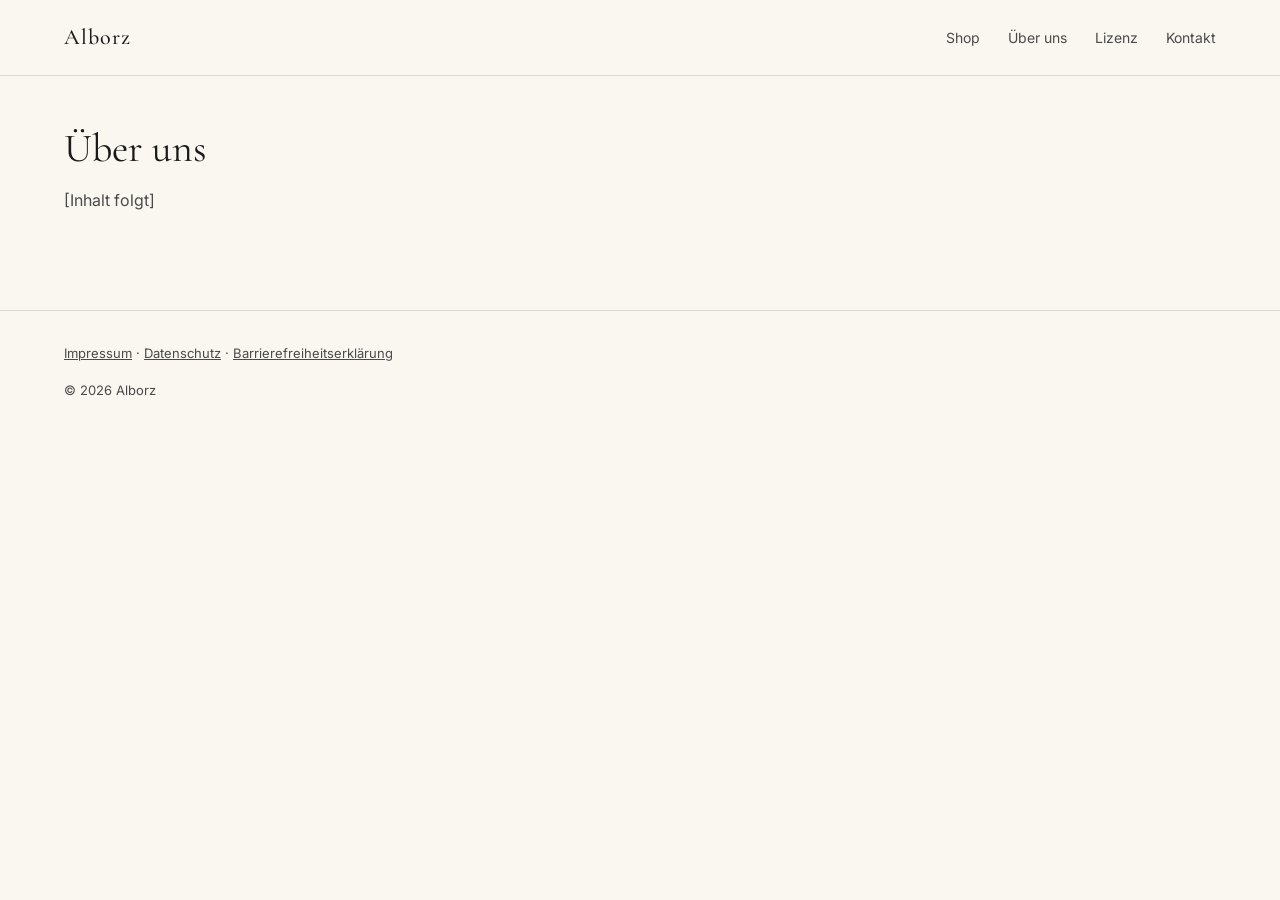
==== about.html @ 50b11617 "Create about.html Add about us page skeleton" ====
<!DOCTYPE html>
<html lang="de">
<head>
  <meta charset="UTF-8">
  <meta name="viewport" content="width=device-width, initial-scale=1.0">
  <title>Über uns – Alborz</title>
  <meta name="description" content="Die Geschichte hinter Alborz und die drei Markenformen.">
  <link rel="stylesheet" href="style.css">
</head>
<body>
  <a href="#main" class="skip-link">Zum Hauptinhalt springen</a>

  <header>
    <div class="container nav-inner">
      <a href="index.html" class="brand">Alborz</a>
      <nav aria-label="Hauptnavigation">
        <ul>
          <li><a href="shop.html">Shop</a></li>
          <li><a href="about.html">Über uns</a></li>
          <li><a href="lizenz.html">Lizenz</a></li>
          <li><a href="kontakt.html">Kontakt</a></li>
        </ul>
      </nav>
    </div>
  </header>

  <main id="main">
    <div class="container">
      <h1>Über uns</h1>
      <p>[Inhalt folgt]</p>
    </div>
  </main>

  <footer>
    <div class="container">
      <p>
        <a href="impressum.html">Impressum</a> · 
        <a href="datenschutz.html">Datenschutz</a> · 
        <a href="barrierefreiheit.html">Barrierefreiheitserklärung</a>
      </p>
      <p>© 2026 Alborz</p>
    </div>
  </footer>
</body>
</html>
---- style.css ----
/* Alborz – Brand Stylesheet */
/* Definiert Farben, Schriftarten und das Grundlayout für alle Seiten */

/* Google Fonts laden – beide unter SIL Open Font License (frei nutzbar) */
@import url('https://fonts.googleapis.com/css2?family=Cormorant+Garamond:wght@400;500&family=Inter:wght@400;500&display=swap');

/* Markenfarben und Schriftarten als CSS-Variablen */
:root {
  --color-primary: #2d4a6e;         /* Bergblau – Akzentfarbe */
  --color-bg: #faf7f0;              /* Cremehintergrund */
  --color-text: #1a1a1a;            /* Haupttext */
  --color-text-muted: #4a4a4a;      /* Sekundärtext */
  --color-border: rgba(0,0,0,0.12); /* Trennlinien */
  --font-heading: 'Cormorant Garamond', Georgia, serif;
  --font-body: 'Inter', system-ui, sans-serif;
}

/* Reset */
* { box-sizing: border-box; margin: 0; padding: 0; }

body {
  font-family: var(--font-body);
  background: var(--color-bg);
  color: var(--color-text);
  line-height: 1.6;
  font-size: 16px;
}

/* Skip-Link für Tastatur-Nutzer (WCAG 2.4.1 Bypass Blocks) */
.skip-link {
  position: absolute; left: -9999px; top: 0;
  background: var(--color-primary); color: var(--color-bg);
  padding: 8px 16px; z-index: 100;
}
.skip-link:focus { left: 8px; top: 8px; }

/* Layout-Container für alle Seiten */
.container { max-width: 1200px; margin: 0 auto; padding: 0 24px; }

/* Header & Navigation */
header { border-bottom: 0.5px solid var(--color-border); padding: 20px 0; }
.nav-inner { display: flex; justify-content: space-between; align-items: center; flex-wrap: wrap; gap: 16px; }
.brand {
  font-family: var(--font-heading); font-size: 22px; font-weight: 500;
  letter-spacing: 1px; color: var(--color-text); text-decoration: none;
}
nav ul { display: flex; gap: 28px; list-style: none; flex-wrap: wrap; }
nav a { color: var(--color-text-muted); text-decoration: none; font-size: 14px; }
nav a:hover, nav a:focus { color: var(--color-primary); text-decoration: underline; }

/* Typografie */
h1, h2, h3 { font-family: var(--font-heading); font-weight: 400; line-height: 1.2; margin-bottom: 16px; }
h1 { font-size: 40px; }
h2 { font-size: 28px; margin-top: 32px; }
h3 { font-size: 20px; margin-top: 24px; }
p { margin-bottom: 16px; color: var(--color-text-muted); max-width: 65ch; }
a { color: var(--color-primary); }

/* Buttons */
.btn {
  display: inline-block; padding: 12px 28px;
  background: var(--color-primary); color: var(--color-bg);
  text-decoration: none; border-radius: 4px;
  font-size: 14px; font-weight: 500; border: none; cursor: pointer;
}
.btn:hover, .btn:focus { opacity: 0.9; }
.btn-secondary {
  background: transparent; color: var(--color-text);
  border: 0.5px solid rgba(0,0,0,0.25);
}

/* Hauptbereich und Fußzeile */
main { padding: 48px 0 80px; }
footer { border-top: 0.5px solid var(--color-border); padding: 32px 0; font-size: 13px; color: var(--color-text-muted); }
footer a { color: var(--color-text-muted); }

/* Responsive für kleine Bildschirme */
@media (max-width: 600px) {
  h1 { font-size: 32px; }
  nav ul { gap: 16px; font-size: 13px; }
}
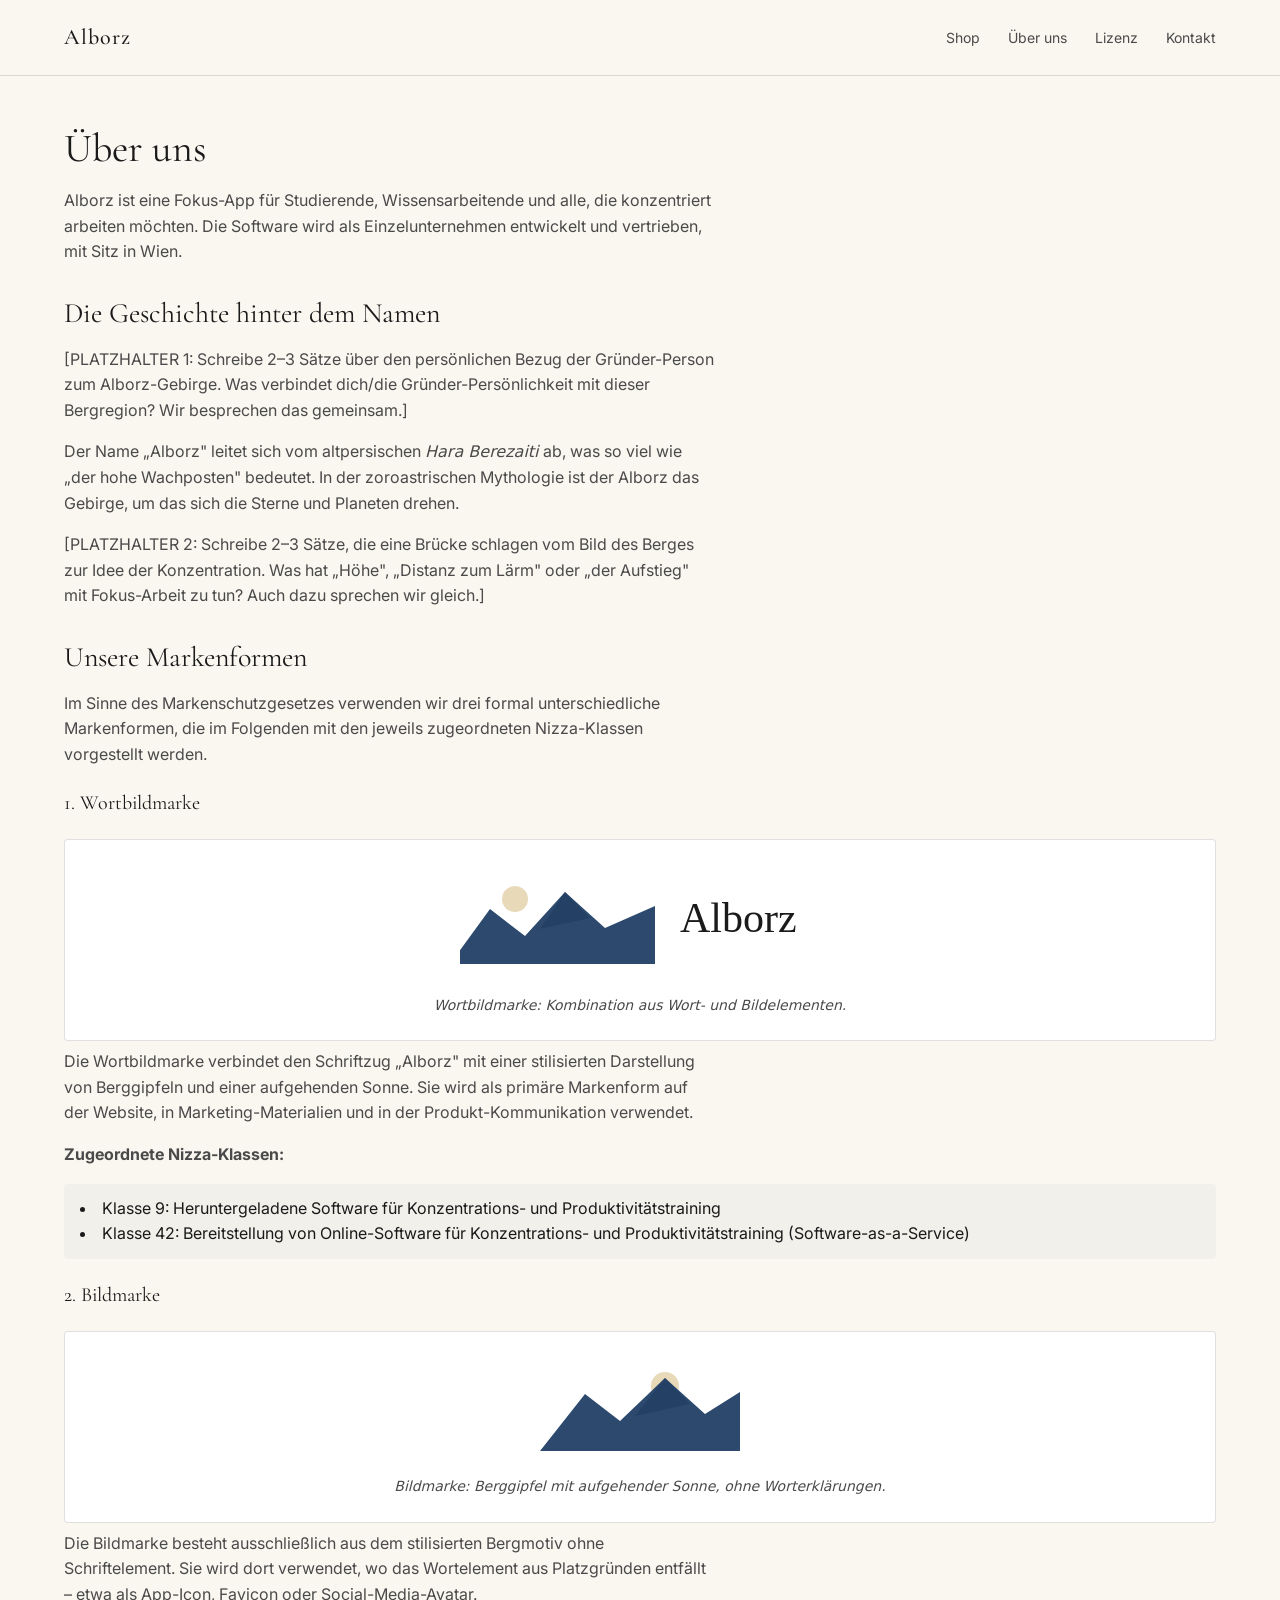
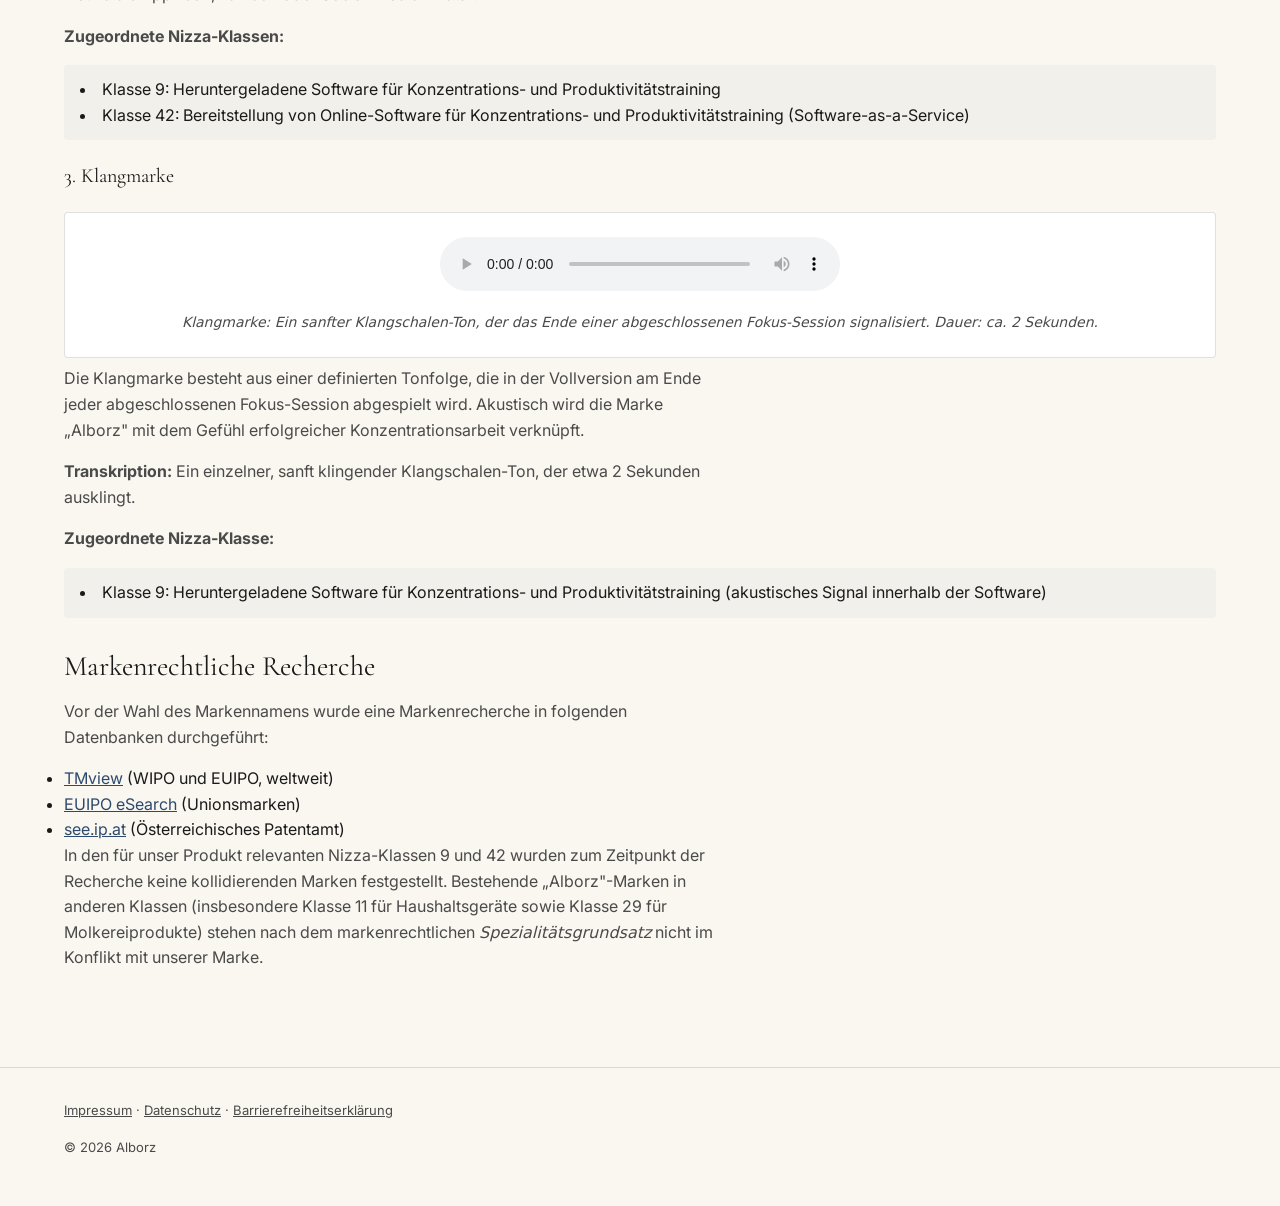
==== commit 7f64b8bc: "Update about.html Add About Us with three Markenformen, Nizza classes, and trademark research" ====
--- a/about.html
+++ b/about.html
@@ -24,10 +24,85 @@
     </div>
   </header>
 
-  <main id="main">
+<main id="main">
     <div class="container">
       <h1>Über uns</h1>
-      <p>[Inhalt folgt]</p>
+
+      <p>Alborz ist eine Fokus-App für Studierende, Wissensarbeitende und alle, die konzentriert arbeiten möchten. Die Software wird als Einzelunternehmen entwickelt und vertrieben, mit Sitz in Wien.</p>
+
+      <h2>Die Geschichte hinter dem Namen</h2>
+
+      <p>[PLATZHALTER 1: Schreibe 2–3 Sätze über den persönlichen Bezug der Gründer-Person zum Alborz-Gebirge. Was verbindet dich/die Gründer-Persönlichkeit mit dieser Bergregion? Wir besprechen das gemeinsam.]</p>
+
+      <p>Der Name „Alborz" leitet sich vom altpersischen <em>Hara Berezaiti</em> ab, was so viel wie „der hohe Wachposten" bedeutet. In der zoroastrischen Mythologie ist der Alborz das Gebirge, um das sich die Sterne und Planeten drehen.</p>
+
+      <p>[PLATZHALTER 2: Schreibe 2–3 Sätze, die eine Brücke schlagen vom Bild des Berges zur Idee der Konzentration. Was hat „Höhe", „Distanz zum Lärm" oder „der Aufstieg" mit Fokus-Arbeit zu tun? Auch dazu sprechen wir gleich.]</p>
+
+      <h2>Unsere Markenformen</h2>
+
+      <p>Im Sinne des Markenschutzgesetzes verwenden wir drei formal unterschiedliche Markenformen, die im Folgenden mit den jeweils zugeordneten Nizza-Klassen vorgestellt werden.</p>
+
+      <h3>1. Wortbildmarke</h3>
+      <figure>
+        <svg viewBox="0 0 360 110" role="img" aria-labelledby="wbm-title wbm-desc" style="max-width: 360px;">
+          <title id="wbm-title">Alborz Wortbildmarke</title>
+          <desc id="wbm-desc">Stilisierte Berggipfel mit aufgehender Sonne, kombiniert mit dem Schriftzug Alborz in Serifenschrift.</desc>
+          <circle cx="55" cy="35" r="13" fill="#e8d9b8"/>
+          <path d="M -10 100 L 30 45 L 65 72 L 105 28 L 145 64 L 195 42 L 195 100 Z" fill="#2d4a6e"/>
+          <path d="M 80 65 L 105 28 L 130 54" fill="#1e3a5f" opacity="0.55"/>
+          <text x="220" y="68" font-family="Georgia, serif" font-size="42" fill="#1a1a1a" font-weight="400">Alborz</text>
+        </svg>
+        <figcaption>Wortbildmarke: Kombination aus Wort- und Bildelementen.</figcaption>
+      </figure>
+      <p>Die Wortbildmarke verbindet den Schriftzug „Alborz" mit einer stilisierten Darstellung von Berggipfeln und einer aufgehenden Sonne. Sie wird als primäre Markenform auf der Website, in Marketing-Materialien und in der Produkt-Kommunikation verwendet.</p>
+      <p><strong>Zugeordnete Nizza-Klassen:</strong></p>
+      <ul class="nizza-list">
+        <li>Klasse 9: Heruntergeladene Software für Konzentrations- und Produktivitätstraining</li>
+        <li>Klasse 42: Bereitstellung von Online-Software für Konzentrations- und Produktivitätstraining (Software-as-a-Service)</li>
+      </ul>
+
+      <h3>2. Bildmarke</h3>
+      <figure>
+        <svg viewBox="0 0 200 100" role="img" aria-labelledby="bm-title bm-desc" style="max-width: 200px;">
+          <title id="bm-title">Alborz Bildmarke</title>
+          <desc id="bm-desc">Stilisierte Darstellung von Berggipfeln mit einer aufgehenden Sonne, ohne Schriftelement.</desc>
+          <circle cx="125" cy="30" r="14" fill="#e8d9b8"/>
+          <path d="M 0 95 L 45 38 L 80 65 L 125 22 L 165 58 L 200 36 L 200 95 Z" fill="#2d4a6e"/>
+          <path d="M 95 60 L 125 22 L 150 48" fill="#1e3a5f" opacity="0.55"/>
+        </svg>
+        <figcaption>Bildmarke: Berggipfel mit aufgehender Sonne, ohne Worterklärungen.</figcaption>
+      </figure>
+      <p>Die Bildmarke besteht ausschließlich aus dem stilisierten Bergmotiv ohne Schriftelement. Sie wird dort verwendet, wo das Wortelement aus Platzgründen entfällt – etwa als App-Icon, Favicon oder Social-Media-Avatar.</p>
+      <p><strong>Zugeordnete Nizza-Klassen:</strong></p>
+      <ul class="nizza-list">
+        <li>Klasse 9: Heruntergeladene Software für Konzentrations- und Produktivitätstraining</li>
+        <li>Klasse 42: Bereitstellung von Online-Software für Konzentrations- und Produktivitätstraining (Software-as-a-Service)</li>
+      </ul>
+
+      <h3>3. Klangmarke</h3>
+      <figure>
+        <audio controls aria-label="Klangmarke Alborz – Klangmotiv am Sitzungsende">
+          <source src="audio/klangmarke.mp3" type="audio/mpeg">
+          <source src="audio/klangmarke.ogg" type="audio/ogg">
+          Dein Browser unterstützt das Audio-Element nicht.
+        </audio>
+        <figcaption>Klangmarke: Ein sanfter Klangschalen-Ton, der das Ende einer abgeschlossenen Fokus-Session signalisiert. Dauer: ca. 2 Sekunden.</figcaption>
+      </figure>
+      <p>Die Klangmarke besteht aus einer definierten Tonfolge, die in der Vollversion am Ende jeder abgeschlossenen Fokus-Session abgespielt wird. Akustisch wird die Marke „Alborz" mit dem Gefühl erfolgreicher Konzentrationsarbeit verknüpft.</p>
+      <p><strong>Transkription:</strong> Ein einzelner, sanft klingender Klangschalen-Ton, der etwa 2 Sekunden ausklingt.</p>
+      <p><strong>Zugeordnete Nizza-Klasse:</strong></p>
+      <ul class="nizza-list">
+        <li>Klasse 9: Heruntergeladene Software für Konzentrations- und Produktivitätstraining (akustisches Signal innerhalb der Software)</li>
+      </ul>
+
+      <h2>Markenrechtliche Recherche</h2>
+      <p>Vor der Wahl des Markennamens wurde eine Markenrecherche in folgenden Datenbanken durchgeführt:</p>
+      <ul>
+        <li><a href="https://www.tmdn.org/tmview/" rel="noopener">TMview</a> (WIPO und EUIPO, weltweit)</li>
+        <li><a href="https://www.euipo.europa.eu/eSearch/" rel="noopener">EUIPO eSearch</a> (Unionsmarken)</li>
+        <li><a href="https://see.ip.at" rel="noopener">see.ip.at</a> (Österreichisches Patentamt)</li>
+      </ul>
+      <p>In den für unser Produkt relevanten Nizza-Klassen 9 und 42 wurden zum Zeitpunkt der Recherche keine kollidierenden Marken festgestellt. Bestehende „Alborz"-Marken in anderen Klassen (insbesondere Klasse 11 für Haushaltsgeräte sowie Klasse 29 für Molkereiprodukte) stehen nach dem markenrechtlichen <em>Spezialitätsgrundsatz</em> nicht im Konflikt mit unserer Marke.</p>
     </div>
   </main>
 
--- a/style.css
+++ b/style.css
@@ -79,3 +79,83 @@
   h1 { font-size: 32px; }
   nav ul { gap: 16px; font-size: 13px; }
 }
+/* Formulare */
+.form-group { margin-bottom: 20px; }
+.form-group label {
+  display: block; font-size: 14px; font-weight: 500;
+  margin-bottom: 6px; color: var(--color-text);
+}
+.form-group input[type="text"],
+.form-group input[type="email"],
+.form-group textarea {
+  width: 100%; max-width: 600px; padding: 10px 12px;
+  border: 0.5px solid rgba(0,0,0,0.35); border-radius: 4px;
+  background: #fff; font-family: var(--font-body);
+  font-size: 14px; color: var(--color-text);
+}
+.form-group input:focus,
+.form-group textarea:focus {
+  outline: 2px solid var(--color-primary);
+  outline-offset: 2px; border-color: var(--color-primary);
+}
+.form-checkbox { display: flex; align-items: flex-start; gap: 10px; }
+.form-checkbox input { margin-top: 4px; }
+.form-checkbox label { margin-bottom: 0; font-weight: 400; font-size: 14px; line-height: 1.5; }
+.form-note { font-size: 13px; color: var(--color-text-muted); margin-bottom: 16px; }
+.mock-notice {
+  margin-top: 32px; padding: 16px;
+  background: rgba(45, 74, 110, 0.06);
+  border-left: 3px solid var(--color-primary);
+  font-size: 14px; color: var(--color-text);
+}
+/* Sprachumschalter */
+.lang-switcher {
+  text-align: right;
+  font-size: 14px;
+  margin-bottom: 8px;
+  color: var(--color-text-muted);
+}
+.lang-switcher a {
+  text-decoration: none;
+  color: var(--color-primary);
+  padding: 0 4px;
+}
+.lang-switcher a[aria-current="page"] {
+  font-weight: 500;
+  color: var(--color-text);
+  text-decoration: none;
+}
+.lang-switcher a:not([aria-current="page"]):hover {
+  text-decoration: underline;
+}
+.lang-note {
+  font-size: 14px;
+  color: var(--color-text-muted);
+  border-left: 3px solid var(--color-border);
+  padding-left: 12px;
+  margin-bottom: 24px;
+}
+/* Markendarstellung */
+figure {
+  margin: 24px 0 8px;
+  padding: 24px;
+  background: #fff;
+  border: 0.5px solid var(--color-border);
+  border-radius: 4px;
+  text-align: center;
+}
+figure svg { max-width: 100%; height: auto; }
+figcaption {
+  margin-top: 12px;
+  font-size: 14px;
+  color: var(--color-text-muted);
+  font-style: italic;
+}
+audio { width: 100%; max-width: 400px; }
+.nizza-list {
+  background: rgba(45, 74, 110, 0.04);
+  padding: 12px 16px;
+  border-radius: 4px;
+  margin-bottom: 16px;
+  list-style-position: inside;
+}
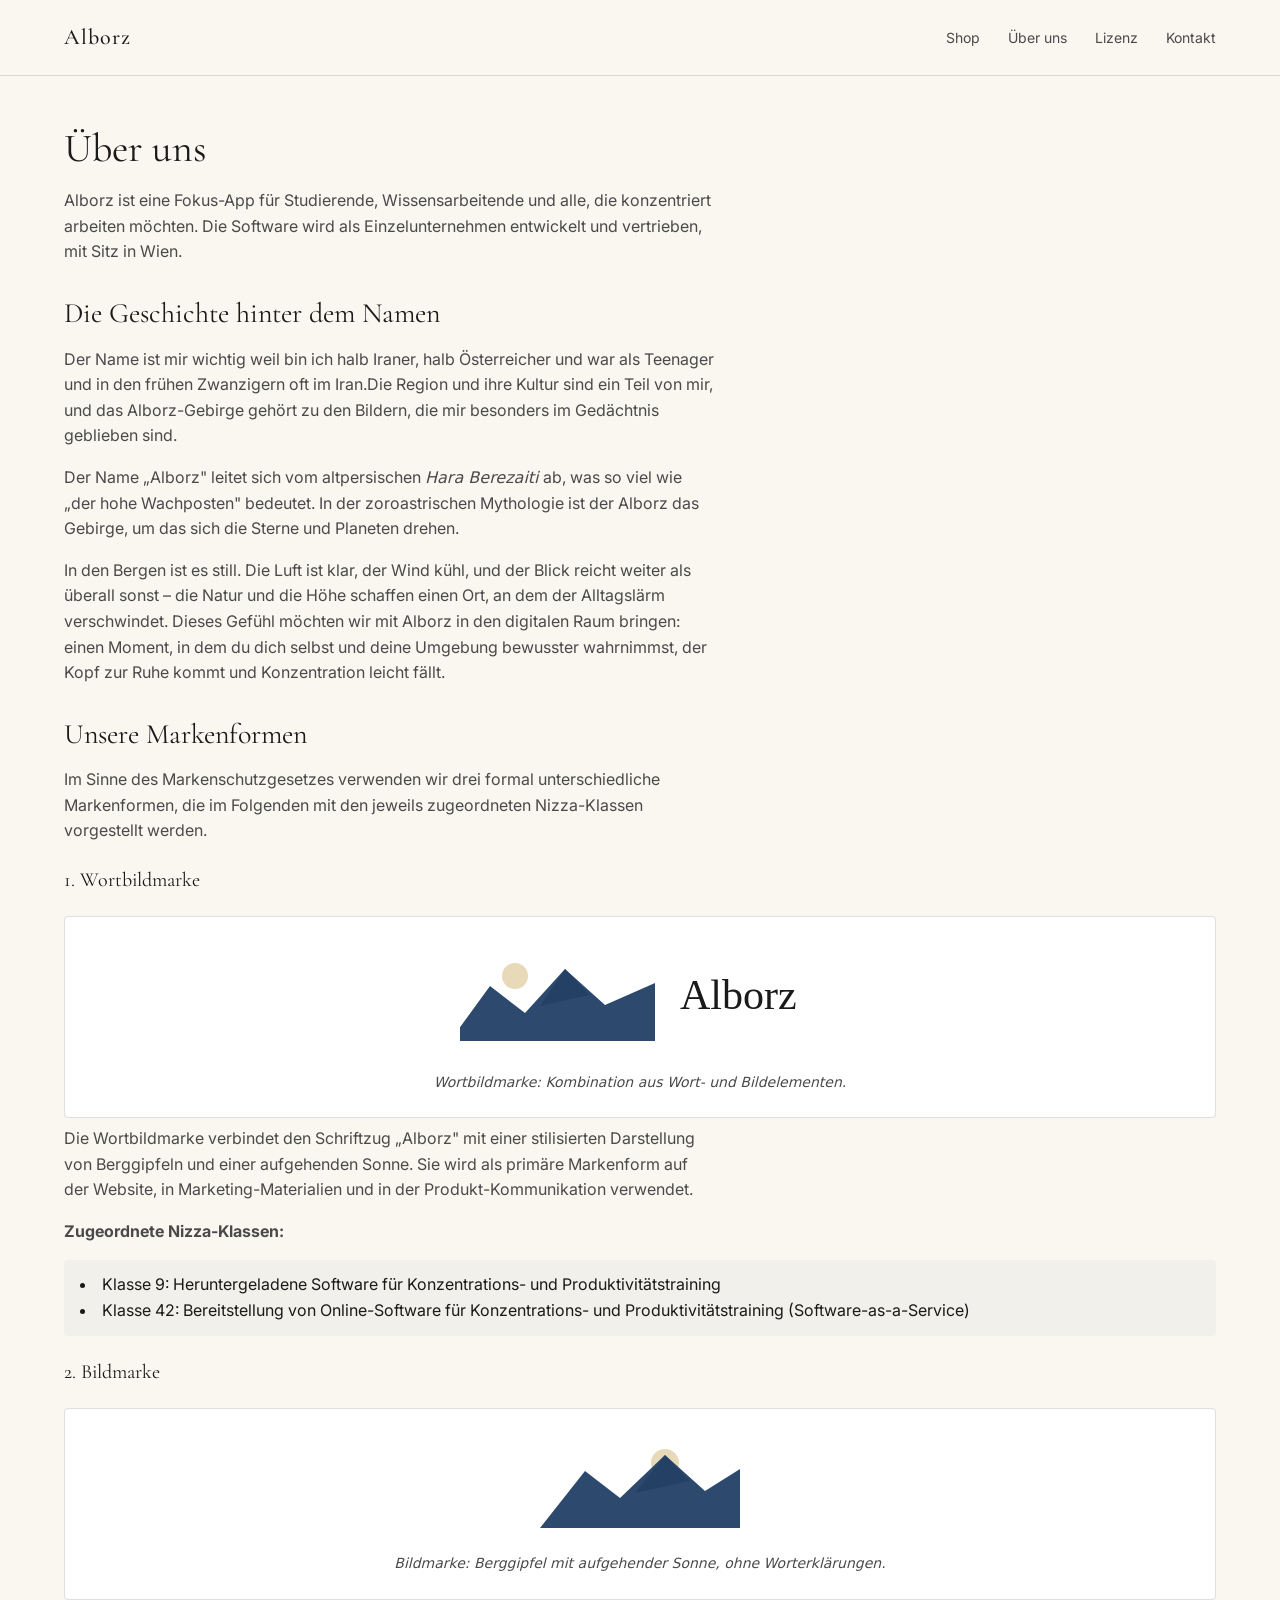
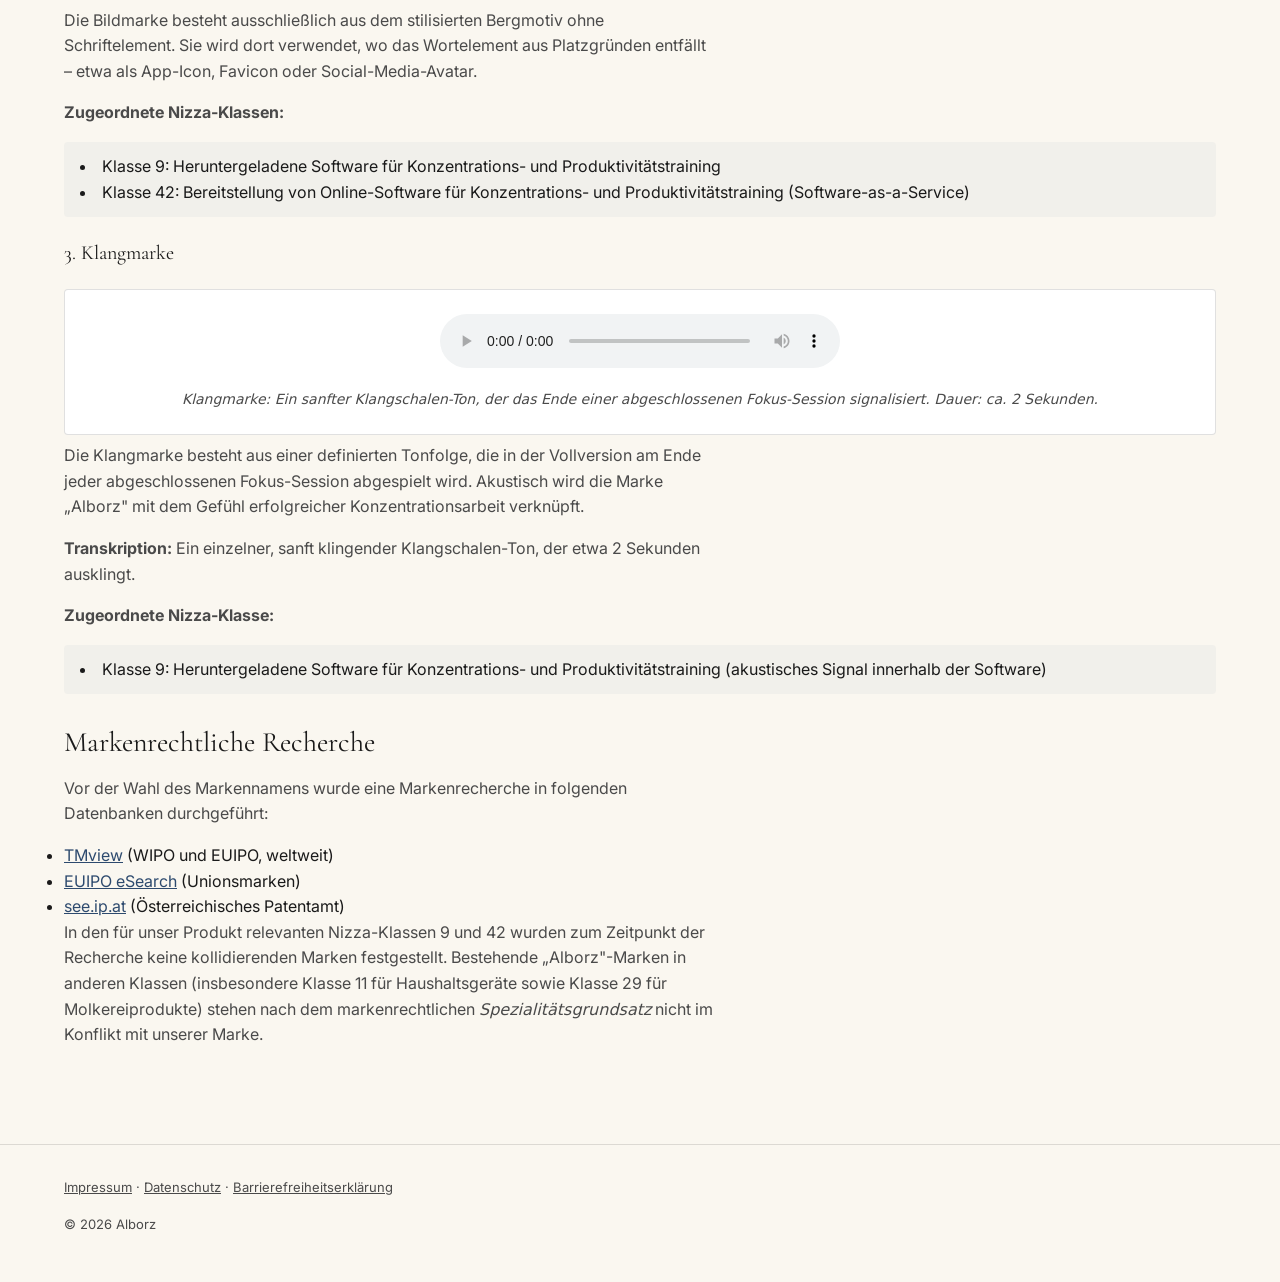
==== commit 9ff80183: "Update about.html Add brand story to About page" ====
--- a/about.html
+++ b/about.html
@@ -32,11 +32,11 @@
 
       <h2>Die Geschichte hinter dem Namen</h2>
 
-      <p>[PLATZHALTER 1: Schreibe 2–3 Sätze über den persönlichen Bezug der Gründer-Person zum Alborz-Gebirge. Was verbindet dich/die Gründer-Persönlichkeit mit dieser Bergregion? Wir besprechen das gemeinsam.]</p>
+      <p>Der Name ist mir wichtig weil bin ich halb Iraner, halb Österreicher und war als Teenager und in den frühen Zwanzigern oft im Iran.Die Region und ihre Kultur sind ein Teil von mir, und das Alborz-Gebirge gehört zu den Bildern, die mir besonders im Gedächtnis geblieben sind.</p>
 
       <p>Der Name „Alborz" leitet sich vom altpersischen <em>Hara Berezaiti</em> ab, was so viel wie „der hohe Wachposten" bedeutet. In der zoroastrischen Mythologie ist der Alborz das Gebirge, um das sich die Sterne und Planeten drehen.</p>
 
-      <p>[PLATZHALTER 2: Schreibe 2–3 Sätze, die eine Brücke schlagen vom Bild des Berges zur Idee der Konzentration. Was hat „Höhe", „Distanz zum Lärm" oder „der Aufstieg" mit Fokus-Arbeit zu tun? Auch dazu sprechen wir gleich.]</p>
+      <p>In den Bergen ist es still. Die Luft ist klar, der Wind  kühl, und der Blick reicht weiter als überall sonst – die Natur und die Höhe schaffen einen Ort, an dem  der Alltagslärm verschwindet. Dieses Gefühl möchten wir mit Alborz in den digitalen Raum bringen: einen Moment, in dem du dich selbst und deine Umgebung bewusster wahrnimmst, der Kopf zur Ruhe kommt und Konzentration leicht fällt.</p>
 
       <h2>Unsere Markenformen</h2>
 
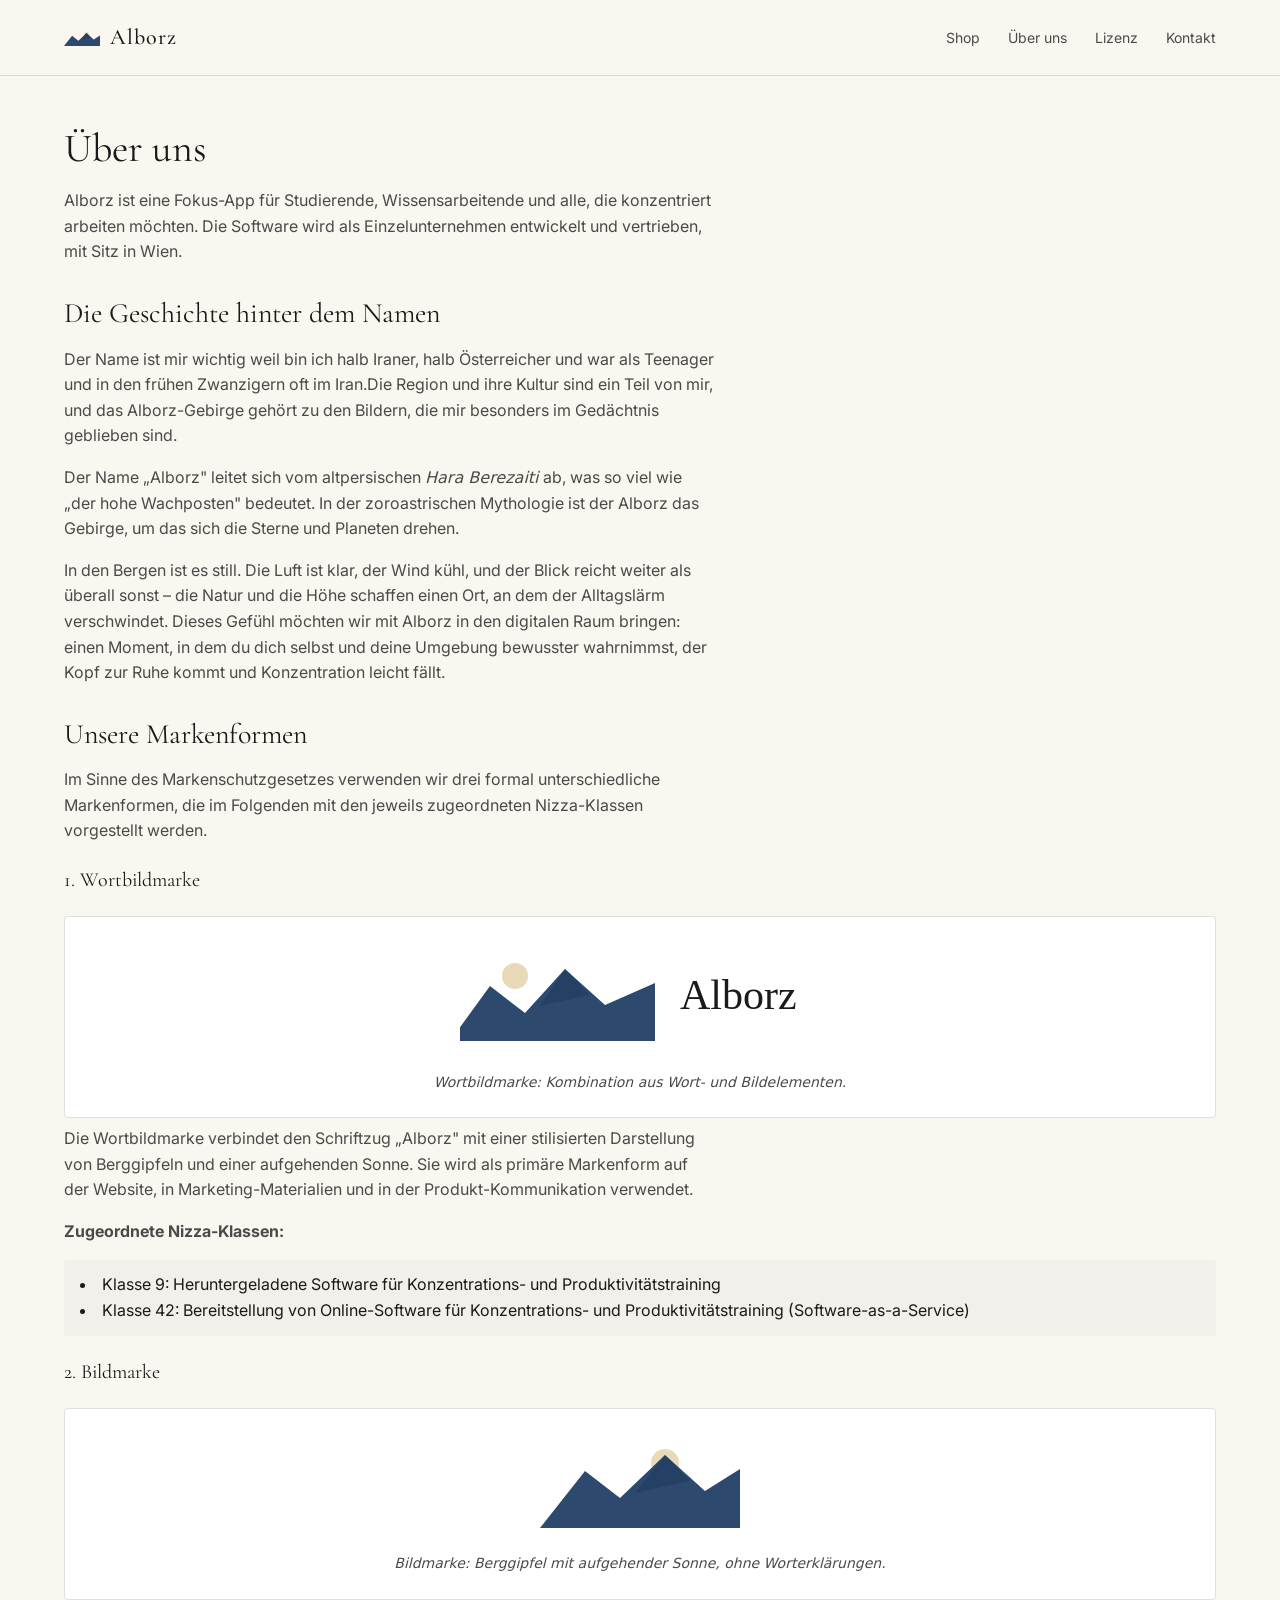
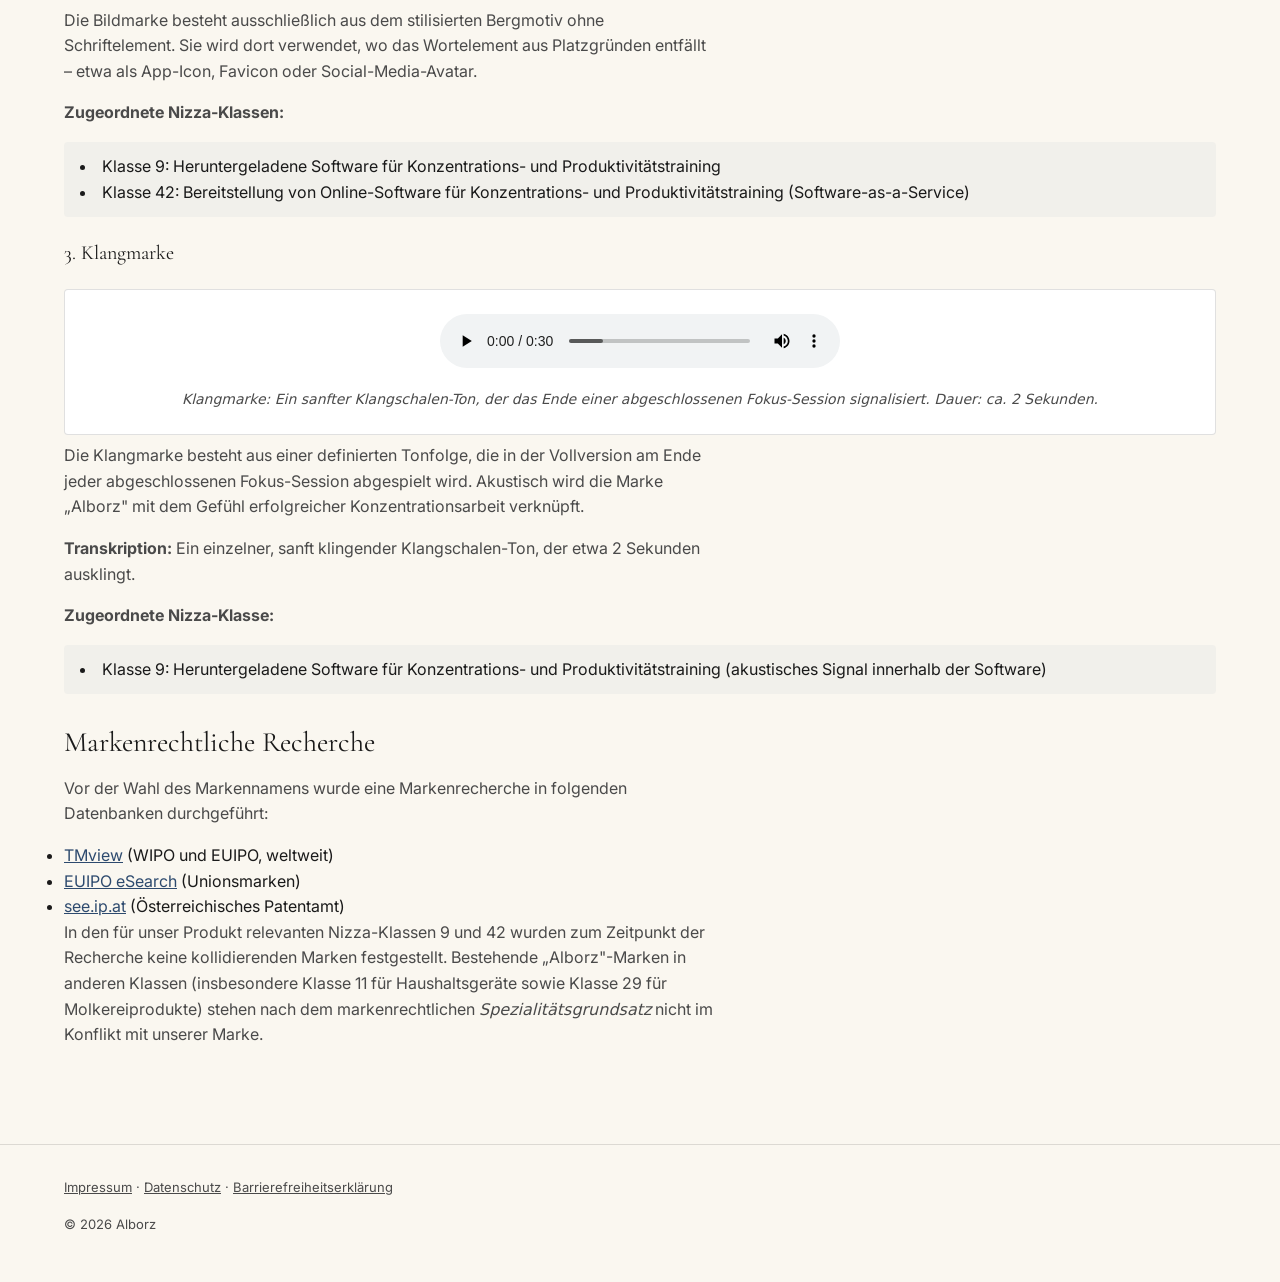
==== commit c71d2f9e: "Update about.html Add brand icon to header" ====
--- a/about.html
+++ b/about.html
@@ -12,7 +12,14 @@
 
   <header>
     <div class="container nav-inner">
-      <a href="index.html" class="brand">Alborz</a>
+      <a href="index.html" class="brand">
+        <svg viewBox="0 0 200 100" aria-hidden="true" class="brand-icon">
+          <circle cx="125" cy="30" r="14" fill="#e8d9b8"/>
+          <path d="M 0 95 L 45 38 L 80 65 L 125 22 L 165 58 L 200 36 L 200 95 Z" fill="#2d4a6e"/>
+          <path d="M 95 60 L 125 22 L 150 48" fill="#1e3a5f" opacity="0.55"/>
+        </svg>
+        <span>Alborz</span>
+      </a>
       <nav aria-label="Hauptnavigation">
         <ul>
           <li><a href="shop.html">Shop</a></li>
--- a/style.css
+++ b/style.css
@@ -43,7 +43,9 @@
 .brand {
   font-family: var(--font-heading); font-size: 22px; font-weight: 500;
   letter-spacing: 1px; color: var(--color-text); text-decoration: none;
-}
+  display: inline-flex; align-items: center; gap: 10px;
+}
+.brand-icon { width: 36px; height: 18px; flex-shrink: 0; }
 nav ul { display: flex; gap: 28px; list-style: none; flex-wrap: wrap; }
 nav a { color: var(--color-text-muted); text-decoration: none; font-size: 14px; }
 nav a:hover, nav a:focus { color: var(--color-primary); text-decoration: underline; }
@@ -159,3 +161,87 @@
   margin-bottom: 16px;
   list-style-position: inside;
 }
+/* Tabellen */
+table { width: 100%; border-collapse: collapse; margin: 16px 0 24px; font-size: 14px; }
+table caption { text-align: left; font-size: 14px; font-weight: 500; margin-bottom: 8px; color: var(--color-text); }
+th, td { text-align: left; padding: 10px 12px; border-bottom: 0.5px solid var(--color-border); vertical-align: top; }
+th { background: rgba(45, 74, 110, 0.04); font-weight: 500; color: var(--color-text); }
+td { color: var(--color-text-muted); }
+td code { font-family: ui-monospace, monospace; font-size: 13px; background: rgba(0,0,0,0.04); padding: 2px 6px; border-radius: 3px; }
+/* Shop / Pricing */
+.pricing-grid {
+  display: grid;
+  grid-template-columns: repeat(auto-fit, minmax(280px, 1fr));
+  gap: 24px;
+  margin: 24px 0 40px;
+}
+.pricing-card {
+  background: #fff;
+  border: 0.5px solid var(--color-border);
+  border-radius: 8px;
+  padding: 32px 28px;
+  display: flex;
+  flex-direction: column;
+}
+.pricing-card.featured { border: 2px solid var(--color-primary); }
+.pricing-card h3 { margin-top: 0; font-family: var(--font-heading); font-size: 28px; }
+.pricing-card .price { font-family: var(--font-heading); font-size: 40px; color: var(--color-text); margin: 8px 0 4px; }
+.pricing-card .price-detail { font-size: 13px; color: var(--color-text-muted); margin-bottom: 20px; }
+.pricing-card .features { list-style: none; padding: 0; margin: 0 0 24px; flex-grow: 1; }
+.pricing-card .features li { padding: 8px 0; font-size: 14px; color: var(--color-text-muted); border-bottom: 0.5px solid var(--color-border); }
+.pricing-card .features li:last-child { border-bottom: none; }
+.pricing-card .btn,
+.pricing-card .btn-secondary { text-align: center; width: 100%; margin-bottom: 8px; }
+.mock-disclaimer { font-size: 12px; color: var(--color-text-muted); font-style: italic; margin: 0; text-align: center; }
+.hero-mockup { margin: 32px 0 48px; padding: 0; background: transparent; border: none; }
+/* Homepage */
+.hero {
+  text-align: center;
+  padding: 48px 0 32px;
+}
+.hero .brand-mark {
+  width: 100px;
+  margin: 0 auto 24px;
+  display: block;
+}
+.hero h1 {
+  font-size: 56px;
+  margin-bottom: 16px;
+}
+.hero .subtitle {
+  font-size: 18px;
+  color: var(--color-text-muted);
+  max-width: 480px;
+  margin: 0 auto 32px;
+}
+.hero .cta-group {
+  display: flex;
+  gap: 12px;
+  justify-content: center;
+  flex-wrap: wrap;
+}
+.features-grid {
+  display: grid;
+  grid-template-columns: repeat(auto-fit, minmax(240px, 1fr));
+  gap: 24px;
+  margin: 24px 0 32px;
+}
+.feature-card {
+  padding: 24px;
+  background: #fff;
+  border: 0.5px solid var(--color-border);
+  border-radius: 8px;
+}
+.feature-card h3 {
+  font-size: 18px;
+  margin: 0 0 8px;
+  margin-top: 0;
+}
+.feature-card p {
+  font-size: 14px;
+  margin-bottom: 0;
+}
+@media (max-width: 600px) {
+  .hero h1 { font-size: 36px; }
+  .hero .subtitle { font-size: 16px; }
+}
